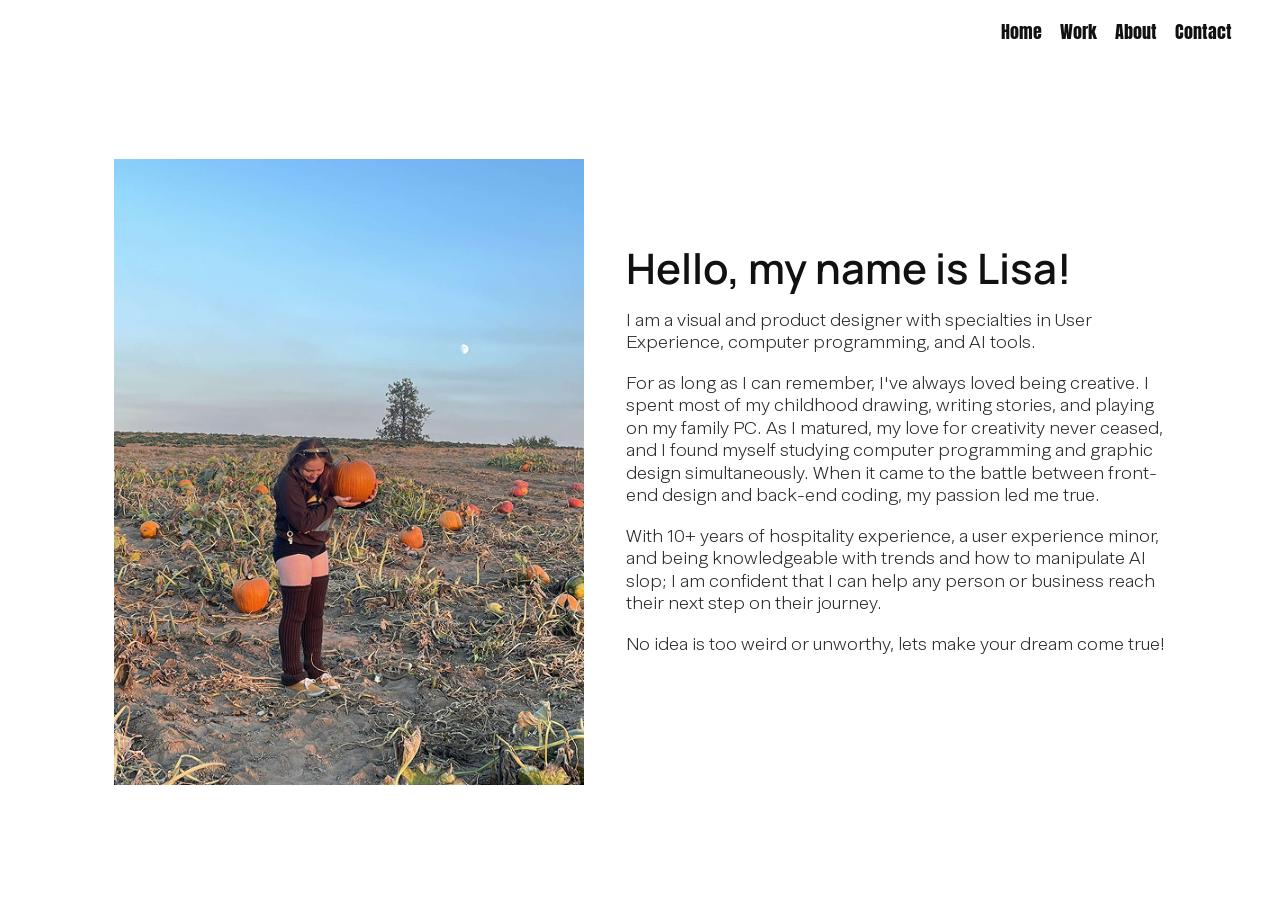
==== about.html @ 2708fc43 "Deploy redesigned portfolio" ====
<!DOCTYPE html>
<html lang="en">
<head>
  <meta charset="utf-8">
  <meta name="viewport" content="width=device-width, initial-scale=1">
  <title>About | Wyrd Fox Designs</title>
  <link rel="stylesheet" href="https://cdnjs.cloudflare.com/ajax/libs/font-awesome/6.4.0/css/all.min.css">
  <link rel="stylesheet" href="styles.css">
  <link href="https://fonts.googleapis.com/css?family=Manrope:400,600&display=swap" rel="stylesheet">
  <link href="https://fonts.googleapis.com/css2?family=Anton&display=swap" rel="stylesheet">
</head>
<body class="about-page">
  <nav class="navbar">
    <div class="navbar-container">
      <a class="navbar-logo" href="index.html">Wyrd Fox Designs</a>
      <button class="navbar-toggle" aria-label="Toggle navigation">
        <i class="fas fa-bars"></i>
      </button>
      <ul class="navbar-links">
        <li><a href="index.html">Home</a></li>
        <li><a href="work.html">Work</a></li>
        <li><a href="about.html">About</a></li>
        <li>
          <a href="mailto:lisa.shepherd.design@gmail.com" title="Email Lisa">
            <i class="fas fa-envelope"></i>
          </a>
        </li>
      </ul>
    </div>
  </nav>

  <main>
    <section id="about" class="section hero landing">
      <div class="landing-nav-variants" aria-hidden="false">
        <a class="landing-nav-item" href="index.html">Home</a>
        <a class="landing-nav-item" href="work.html">Work</a>
        <a class="landing-nav-item" href="about.html">About</a>
        <a class="landing-nav-item" href="#contact">Contact</a>
      </div>

      <div class="container landing-inner">
        <div class="landing-left">
          <img class="landing-left-img" src="assets/pumpkin patch.png" alt="Lisa standing in a pumpkin patch">
        </div>

        <div class="landing-copy">
          <h1 class="intro-heading">Hello, my name is Lisa!</h1>
          <p>I am a visual and product designer with specialties in User Experience, computer programming, and AI tools.</p>
          <p>For as long as I can remember, I've always loved being creative. I spent most of my childhood drawing, writing stories, and playing on my family PC. As I matured, my love for creativity never ceased, and I found myself studying computer programming and graphic design simultaneously. When it came to the battle between front-end design and back-end coding, my passion led me true.</p>
          <p>With 10+ years of hospitality experience, a user experience minor, and being knowledgeable with trends and how to manipulate AI slop; I am confident that I can help any person or business reach their next step on their journey.</p>
          <p>No idea is too weird or unworthy, lets make your dream come true!</p>
        </div>
      </div>
    </section>
  </main>

  <script src="nav.js"></script>
  <script src="javascript/chevron.js"></script>
</body>
</html>
---- styles.css ----
/* Global */
* { box-sizing: border-box; }
html,body { height: 100%; }
body {
  margin: 0;
  font-family: 'Abacaxi', 'Manrope', system-ui, -apple-system, 'Segoe UI', Roboto, 'Helvetica Neue', Arial, sans-serif;
  font-weight: 300; /* slightly heavier than thin */
  background: #000;
  color: #fff;
  text-align: center;
  min-height: 100vh;
  padding-top: 64px; /* room for fixed navbar */
  cursor: url("assets/32w/Artboard%201.png"), auto;
}

@font-face {
  font-family: 'Abacaxi';
  src: url('assets/fonts/abacaxi/Abacaxi Latin VF Thin.otf') format('opentype');
  font-weight: 100 900;
  font-style: normal;
  font-display: swap;
}

/* prevent horizontal overflow and remove side "black bar" */
html, body {
  overflow-x: hidden; /* hide any accidental horizontal overflow */
}

/* ensure all media and iframes can't exceed their containers */
img, video, iframe, .hero-img, .ui-mockup, .Illustration-img, .client-gallery img {
  max-width: 100%;
  height: auto;
  display: block;
}

/* make main layout containers respect viewport */
.container, main, section {
  box-sizing: border-box;
  max-width: 100%;
  overflow-x: hidden;
}

/* if an absolutely positioned element is causing overflow, contain it */
.hero, .section {
  position: relative;
  overflow: hidden;
}

/* Navbar */
.navbar {
  width: 100%;
  background: rgba(34,34,34,0.85);
  color: #fff;
  position: fixed;
  top: 0;
  left: 0;
  z-index: 100;
  box-shadow: 0 2px 12px rgba(0,0,0,0.08);
}

/* Hide navigation (toggle off). Remove or comment this rule to show the nav again. */
.navbar { display: none !important; }

/* When the nav is hidden, remove the page top padding so the hero sits at the top */
body { padding-top: 0 !important; }

.navbar-container {
  max-width: 1200px;
  margin: 0 auto;
  padding: 0 24px;
  display: flex;
  align-items: center;
  height: 64px;
  justify-content: space-between;
  position: relative;
}

.navbar-logo {
  font-weight: 700;
  font-size: 1.1rem;
  letter-spacing: 1px;
  text-decoration: none !important;
  color: inherit !important;
  cursor: pointer;
}

.navbar-logo:hover,
.navbar-logo:focus {
  color: inherit !important;
  text-decoration: none !important;
  outline: none;
}

.navbar-links {
  list-style: none;
  display: flex;
  gap: 28px;
  margin: 0;
  padding: 0;
  align-items: center;
}

.navbar-links a {
  color: #fff;
  text-decoration: none;
  font-weight: 500;
}

.navbar-links a:hover { color: #ffd700; }
.navbar-links a .fa-envelope { font-size: 1.2em; vertical-align: middle; }

/* Hamburger button (hidden on desktop) */
.navbar-toggle {
  display: none;
  background: none;
  border: none;
  color: #fff;
  font-size: 1.8rem;
  cursor: pointer;
}

/* Hero */
.hero {
  min-height: calc(100vh - 64px);
  display: flex;
  flex-direction: column;
  justify-content: center;
  align-items: center;
  padding: 32px 16px;
  position: relative;
}

.hero-img {
  width: 350px;
  max-width: 80%;
  box-shadow: 0 8px 32px rgba(0,0,0,0.6);
  margin-top: 20px;
}

/* Landing layout: two-column hero with image left and text right */
.hero.landing { padding: 32px 0 64px; min-height: 100vh; background: #fff; color: #111; }
.landing-nav-variants { position: absolute; right: 48px; top: 18px; display: flex; gap: 18px; align-items: center; }
.landing-nav-item { font-family: 'Anton', sans-serif; font-size: 18px; color: #111; text-decoration: none; font-weight: 400; transition: color 0.3s ease; }
.landing-nav-item:hover { color: #8ab292; }
.landing-nav-item:active { color: #CB9973; }
/* Override #hero * inherit rule for nav hover and active */
#hero .landing-nav-item:hover { color: #8ab292 !important; }
#hero .landing-nav-item:active { color: #CB9973 !important; }

.landing-inner {
  display: flex;
  align-items: flex-end;
  gap: 48px;
  padding: 36px 0;
}
.landing-left { flex: 0 0 440px; }
.landing-left-img { width: 440px; height: auto; display: block; border-radius: 6px; box-shadow: 0 8px 24px rgba(0,0,0,0.06); }
.landing-copy {
  flex: 1 1 480px;
  max-width: 420px;
  text-align: left;
}
.intro-heading {
  font-family: 'Anton', sans-serif;
  font-size: 72px;
  line-height: 0.95;
  margin: 0 0 10px;
  color: #111;
  letter-spacing: -1px;
  font-weight: 400;
}
.intro-heading .intro-name { color: #6aa36a; display: inline-block; }
.intro-heading .dot { color: #111; display: inline-block; margin-left: 4px; }
.lead { font-size: 20px; margin: 6px 0 14px; color: #222; }
.landing-copy p {
  margin: 8px 0;
  font-family: 'Abacaxi', 'Manrope', system-ui, -apple-system, 'Segoe UI', Roboto, 'Helvetica Neue', Arial, sans-serif;
  font-size: 18px;
  line-height: 1.45;
  color: #111;
}
.landing-copy a { color: #6aa36a; text-decoration: none; font-weight: 600; }

.about-page .hero.landing { background: #fff; padding: 24px 0 48px; }
.about-page .landing-inner {
  align-items: flex-start;
  justify-content: center;
  gap: 42px;
  padding: 92px 20px 24px;
  max-width: 1240px;
  margin: 0 auto;
}
.about-page .landing-left { flex: 0 0 470px; }
.about-page .landing-left-img {
  width: 470px;
  max-width: 100%;
  height: auto;
  display: block;
  border-radius: 0;
  box-shadow: none;
}
.about-page .landing-copy {
  flex: 0 0 540px;
  max-width: 540px;
  padding-top: 86px;
}
.about-page .intro-heading {
  font-family: 'Manrope', sans-serif;
  font-size: 42px;
  line-height: 1.1;
  margin: 0 0 18px;
  letter-spacing: 0;
  font-weight: 600;
}
.about-page .lead { display: none; }
.about-page .landing-copy p {
  margin: 0 0 18px;
  font-size: 18px;
  line-height: 1.25;
  color: #2a2a2a;
  text-wrap: pretty;
}
.about-page .landing-copy a { color: inherit; text-decoration: none; font-weight: 400; }

@media (max-width: 1100px) {
  .landing-inner { gap: 28px; padding-top: 84px; }
  .landing-left { flex: 0 0 34%; }
  .landing-left-img { width: 100%; max-width: 380px; }
  .intro-heading { font-size: 40px; }
  .landing-copy p { font-size: 18px; }

  .about-page .landing-left { flex: 0 0 40%; }
  .about-page .landing-left-img { width: 100%; max-width: 440px; }
  .about-page .landing-copy { flex: 1 1 52%; max-width: 600px; padding-top: 26px; }
  .about-page .intro-heading { font-size: 36px; }
}

@media (max-width: 700px) {
  .landing-inner { flex-direction: column; align-items: center; padding-top: 96px; }
  .landing-left { width: 90vw; max-width: 420px; }
  .landing-left-img { width: 100%; }
  .landing-nav-variants { right: 12px; top: 14px; }
  .landing-copy { text-align: center; padding: 0 18px; }
  .intro-heading { font-size: 28px; }
  .landing-copy p { font-size: 16px; }

  .about-page .landing-left { width: 92vw; max-width: 470px; }
  .about-page .landing-copy { text-align: left; padding: 0 10px; max-width: 92vw; }
  .about-page .intro-heading { font-size: 30px; }
  .about-page .landing-copy p { font-size: 18px; }
}

h1 { font-family: 'Anton', sans-serif; font-size: 100px; margin: 8px 0 4px; letter-spacing: 2px; }
h2 { font-family: 'Anton', sans-serif; font-size: 20px; margin: 0 0 12px; }
p { font-size: 0.95rem; color: #555; }
p.teal { color: #8ab292; }
/* Ensure teal class inside the hero overrides the #hero * inheritance rule */
#hero .teal { color: #8ab292; }

/* Galleries and media */
.ui-gallery { width: 100%; background: #000; padding: 40px 0; }
.ui-gallery h2 { color:#fff; font-size:1.4rem; margin-bottom:28px; }
.ui-gallery-row { display:flex; justify-content:center; gap:12px; flex-wrap:nowrap; padding:0; margin:0; }
.ui-mockup { flex: 1 1 auto; min-width: 150px; max-width: 100%; border-radius:32px; box-shadow:0 4px 32px rgba(0,0,0,0.4); background:#222; transition: transform 0.6s ease-out; margin:0; padding:0; }
.ui-mockup.spin { animation: spinImage 0.8s ease-out forwards; }

@keyframes spinImage {
  0% { transform: rotateZ(0deg) scale(1); }
  50% { transform: rotateZ(180deg) scale(1.05); }
  100% { transform: rotateZ(360deg) scale(1); }
}

.Illustration-gallery { display:flex; justify-content:center; gap:24px; flex-wrap:wrap; padding:0 12px; }
.Illustration-img, .Illustration-video, .Illustration-video-large { width:350px; height:350px; max-width:90vw; object-fit:cover; border-radius:8px; }
.Illustration-gallery-large { display:flex; justify-content:center; margin-top:24px; }

.client-gallery-img {
  width: auto;
  max-width: 90vw;
  height: auto;
  display:block;
  margin: 0 auto;
}

/* Responsive Figma prototype embeds */
.figma-prototype { width:100%; display:flex; justify-content:center; margin-bottom:20px; padding:0 12px; }
.figma-prototype iframe {
  width: 90vw;
  max-width: 900px;
  height: 56.25vw; /* 16:9 ratio by vw */
  max-height: 600px;
  border: 1px solid rgba(0,0,0,0.08);
}

/* Mobile / small screens */
@media (max-width: 700px) {
  .navbar-toggle { display: block; position: absolute; top: 14px; right: 18px; z-index: 210; }

  /* Use collapsible menu with max-height to avoid covering everything */
  .navbar-links {
    flex-direction: column;
    gap: 8px;
    width: 100%;
    padding: 12px 16px;
    margin: 0;
    display: flex;
    position: absolute;
    top: 64px;
    left: 0;
    background: rgba(34,34,34,0.98);
    box-shadow: 0 6px 20px rgba(0,0,0,0.15);
    overflow: auto;
    max-height: 0;
    transition: max-height 260ms ease;
    z-index: 205;
  }
  .navbar-links.open { max-height: 70vh; } /* not full screen, allows page to be seen below */
  .navbar-links li { width:100%; text-align:left; }
  .navbar-links a { display:block; padding:8px 0; font-size:1rem; }

  /* Hero sizing */
  .hero-img { width: 90vw; max-width:220px; margin-top:12px; }
  h1 { font-size: 1.5rem; margin:6px 0 6px; }
  h2 { font-size: 1rem; margin-bottom:8px; }
  p { font-size: 0.95rem; padding: 0 4vw; }

  /* Galleries stack vertically */
  .ui-gallery-row, .Illustration-gallery { flex-direction:column; align-items:center; gap:18px; }
  .ui-mockup, .Illustration-img, .Illustration-video, .Illustration-video-large { width:90vw; height:90vw; max-width:360px; max-height:360px; }
  .client-gallery-img { width:72vw; max-width:260px; }

  /* Ensure prototypes scale nicely on phones (16:9 via vw) */
  .figma-prototype iframe { height: calc(90vw * 9 / 16); max-height: 420px; width: 90vw; }
}

/* Desktop override for large embeds */
@media (min-width: 700px) {
  .figma-prototype iframe { width: 800px; height: 450px; }
}

/* nav / dropdown helpers */
:root {
  --nav-height: 64px; /* adjust if navbar height differs */
  --nav-offset: calc(var(--nav-height) + 12px);
}

/* ensure anchors land below fixed nav */
section[id] {
  scroll-margin-top: var(--nav-offset);
}

/* dropdown styles (used by virtual-companion page) */
.navbar-links { list-style: none; margin: 0; padding: 0; display: flex; gap: 12px; align-items: center; }
.navbar-links li { position: relative; }
.nav-dropdown .dropbtn {
  background: transparent;
  border: 0;
  color: inherit;
  font: inherit;
  cursor: pointer;
  padding: 6px 8px;
}
.dropdown-menu {
  display: none;
  position: absolute;
  top: calc(100% + 6px);
  left: 0;
  background: #fff;
  color: #222;
  box-shadow: 0 6px 18px rgba(0,0,0,0.12);
  border-radius: 6px;
  min-width: 180px;
  z-index: 120;
  padding: 6px 0;
}
.dropdown-menu li { margin: 0; }
.dropdown-menu a {
  display: block;
  padding: 8px 12px;
  color: inherit;
  text-decoration: none;
}
.dropdown-menu a:hover { background: rgba(0,0,0,0.05); }

/* optional: smooth scroll behavior for the whole page */
html { scroll-behavior: smooth; }

.container {
  max-width: 1100px;
  margin: 0 auto;
  padding: 0 16px;
  text-align: left;
}

.grid {
  display: grid;
  grid-template-columns: repeat(auto-fit, minmax(260px, 1fr));
  gap: 20px;
  align-items: start;
}

/* tighten prototype caption */
.figma-prototype figcaption {
  margin-top: 8px;
  text-align: center;
  font-size: 0.95rem;
}
.figma-prototype figcaption a { color: #333; text-decoration: underline; }

/* Remove dark frames/backgrounds around UI images and their containers */
.ui-gallery, .ui-gallery .container,
.grid.ui-gallery-row, .ui-gallery-row,
.ui-gallery .ui-mockup, .ui-gallery img,
.client-gallery, .client-gallery img,
.Illustration-gallery, .Illustration-img {
  background: transparent !important;
  background-color: transparent !important;
  box-shadow: none !important;
  border: none !important;
  padding: 0 !important;
}

/* Ensure images themselves display without extra styling */
.ui-gallery img,
.client-gallery img,
.Illustration-img,
.ui-mockup img {
  display: block;
  background: transparent !important;
  box-shadow: none !important;
  border: none !important;
}

/* If a wrapper element is adding a background via pseudo-elements */
.ui-gallery .ui-mockup::before,
.ui-gallery .ui-mockup::after,
.client-gallery::before,
.client-gallery::after {
  background: transparent !important;
  content: none !important;
}

/* Make all pages/sections dark except the first (hero) */
body {
  background: #000;
  color: #fff;
}

/* default section styling: dark background with light text */
section {
  background: #000;
  color: #fff;
}

/* keep the first page (hero) light */
#hero, .hero {
  background: #fff;    /* or use an image as before */
  color: #111;         /* dark text for hero */
}

/* ensure in-page anchors still respect hero override */
#hero * { color: inherit; }

/* images and galleries keep transparent background so files show correctly */
.section img,
.ui-gallery img,
.Illustration-img,
.client-gallery img {
  background: transparent !important;
  box-shadow: none !important;
}

/* links contrast on dark sections */
section a {
  color: #9dd3ff;
  text-decoration: underline;
}
#hero a { color: inherit; text-decoration: none; }

#clients,
section#clients {
  background: #ffffff !important;
  color: #111111 !important;
}

#clients a {
  color: #0066cc;
  text-decoration: underline;
}

#clients img {
  background: transparent !important;
  box-shadow: none !important;
}

/* scroll chevron in hero */
.scroll-down {
  position: absolute;
  left: 50%;
  transform: translateX(-50%);
  bottom: 28px;
  display: inline-flex;
  align-items: center;
  justify-content: center;
  text-decoration: none;
  z-index: 120;
  color: inherit;
}

/* large chevron without tail, fade/blink animation */
.chevron-icon {
  display: block;
  width: 72px;
  height: 72px;
  line-height: 1;
  color: inherit;
  animation: chevronFade 2s ease-in-out infinite;
  will-change: opacity, transform;
  -webkit-backface-visibility: hidden;
}

/* fade / slight move / subtle scale */
@keyframes chevronFade {
  0%   { opacity: 1; transform: translateY(0) scale(1); }
  50%  { opacity: 0.15; transform: translateY(6px) scale(1.03); }
  100% { opacity: 1; transform: translateY(0) scale(1); }
}

/* respect reduced motion preference */
@media (prefers-reduced-motion: reduce) {
  .chevron-icon { animation: none; opacity: 1; }
}

.ui-gallery .container {
  display: flex;
}

.grid.ui-gallery-row,
.ui-gallery-row {
  display: flex;
  flex-wrap: nowrap;
  justify-content: center;
  align-items: center;
  gap: 12px;
  max-width: 100%;
  margin: 0 auto;
  padding: 0;
  box-sizing: border-box;
}

.ui-gallery-row img,
.ui-gallery .ui-mockup {
  /* Larger, tighter gallery items on desktop */
  flex: 0 0 340px;
  min-width: 220px;
  max-width: 100%;
  width: 340px;
  height: auto;
  display: block;
  margin: 0;
  object-fit: contain;
}

/* Reveal animation: start hidden, reveal with stagger */
.ui-mockup {
  opacity: 0;
  transform: translateY(18px) scale(0.98);
  transition: opacity 520ms cubic-bezier(.2,.8,.2,1), transform 520ms cubic-bezier(.2,.8,.2,1);
}
.ui-gallery-row .ui-mockup:nth-child(1) { transition-delay: 0ms; }
.ui-gallery-row .ui-mockup:nth-child(2) { transition-delay: 120ms; }
.ui-gallery-row .ui-mockup:nth-child(3) { transition-delay: 240ms; }
.ui-mockup.visible {
  opacity: 1;
  transform: translateY(0) scale(1);
}

/* small screens: allow horizontal scroll rather than wrapping */
@media (max-width: 760px) {
  .grid.ui-gallery-row,
  .ui-gallery-row {
    overflow-x: auto;
    gap: 16px;
    padding: 0 12px;
  }
  .ui-gallery-row img,
  .ui-gallery .ui-mockup {
    flex: 0 0 280px;
    max-width: none;
  }
}

/* Responsive: stack on small screens */
@media (max-width: 800px) {
  .grid.ui-gallery-row,
  .ui-gallery-row {
    flex-direction: column;
    gap: 16px;
    align-items: center;
    max-width: 100%;
    padding: 0 12px;
  }
  .ui-gallery-row img,
  .ui-gallery .ui-mockup {
    flex: 0 0 auto;
    max-width: 92%;
  }
}

/* Responsive / Mobile optimizations */
:root {
  --nav-height: 64px;
}

/* base scaling for small viewports */
@media (max-width: 900px) {
  :root { --nav-height: 56px; }

  /* typography */
  html { font-size: 15px; }
  h1 { font-size: clamp(1.6rem, 6.5vw, 2.2rem); }
  h2 { font-size: clamp(1.1rem, 4.2vw, 1.4rem); }

  /* hero */
  .hero { padding: 28px 12px; }
  .hero-img { max-height: 38vh; width: auto; margin: 0 auto; display:block; }

  /* section containers tighten padding */
  .container { padding-left: 12px; padding-right: 12px; }

  /* UI gallery: keep single row but smaller items and tighter gaps */
  .grid.ui-gallery-row,
  .ui-gallery-row {
    gap: 0;
    padding: 0;
    max-width: 100%;
    justify-content: center;
  }
  .ui-gallery-row img,
  .ui-gallery .ui-mockup {
    flex: 0 0 42%;
    max-width: 42%;
  }

  /* On very small screens, make row swipeable and slightly larger items */
  @media (max-width: 420px) {
    .ui-gallery-row img,
    .ui-gallery .ui-mockup {
      flex: 0 0 80%;
      max-width: 80%;
    }
    .grid.ui-gallery-row,
    .ui-gallery-row { overflow-x: auto; -webkit-overflow-scrolling: touch; }
    .hero-img { max-height: 32vh; }
  }

  /* Illustration and clients images scale down uniformly */
  .Illustration-img,
  .client-gallery img {
    max-width: 92%;
    margin: 0 auto;
  }
}

/* Accessibility: prefer reduced motion still honored */
@media (prefers-reduced-motion: reduce) {
  .chevron-icon { animation: none !important; opacity:1 !important; transform:none !important; }
  html { scroll-behavior: auto; }
}

/* Work Page */
.work-hero { min-height: 100vh; background: #fff; color: #111; padding: 48px 24px; display: flex; flex-direction: column; justify-content: space-around; align-items: center; position: relative; }
.work-nav-top { position: absolute; right: 48px; top: 18px; display: flex; gap: 18px; align-items: center; }
.work-nav-item { font-family: 'Anton', sans-serif; font-size: 18px; color: #111; text-decoration: none; font-weight: 400; transition: color 0.3s ease; }
.work-nav-item:hover { color: #8ab292; }
.work-nav-item:active { color: #CB9973; }

.work-categories { display: flex; flex-wrap: wrap; justify-content: center; gap: 32px; max-width: 1000px; }
.category-btn { font-family: 'Anton', sans-serif; font-size: 20px; color: #111; text-decoration: none; font-weight: 400; transition: color 0.3s ease; cursor: pointer; }
.category-btn:hover { color: #8ab292; }
.category-btn:active { color: #CB9973; }

@media (max-width: 900px) {
  .work-nav-top { right: 18px; top: 14px; gap: 12px; }
  .work-categories { gap: 24px; }
  .category-btn { font-size: 18px; }
}

@media (max-width: 600px) {
  .work-hero { padding: 36px 16px; }
  .work-nav-top { right: 12px; top: 12px; }
  .work-categories { gap: 18px; flex-direction: column; align-items: center; }
  .category-btn { font-size: 16px; }
}

/* Category Page */
.category-page { min-height: 100vh; background: #fff; color: #111; padding: 20px; position: relative; }
.category-nav-top { position: absolute; right: 20px; top: 20px; display: flex; gap: 20px; align-items: center; }
.category-nav-item { font-family: 'Anton', sans-serif; font-size: 18px; color: #111; text-decoration: none; font-weight: 400; transition: color 0.3s ease; }
.category-nav-item:hover { color: #8ab292; }
.category-nav-item:active { color: #CB9973; }

.category-header { text-align: left; margin: 20px 0 20px 33px; max-width: 1200px; padding: 0 20px 0 0; }
.category-title { font-family: 'Anton', sans-serif; font-size: 24px; color: #111; margin: 0; }
.category-subtitle { font-size: 14px; color: #666; margin: 12px 0 0; }

.category-content { max-width: 1200px; margin: 0 auto; padding: 20px; }

.category-topbar { padding: 20px 0 0; display: flex; justify-content: flex-end; }
.category-topbar-nav { display: flex; gap: 20px; font-family: 'Anton', sans-serif; font-size: 0.95rem; text-transform: uppercase; }
.category-topbar-nav a { text-decoration: none; color: #111; letter-spacing: 0.08em; }
.category-topbar-nav a:hover { color: #8ab292; }

.illustrations-grid {
  display: grid;
  grid-template-columns: repeat(auto-fit, minmax(314px, 314px));
  column-gap: 20px;
  row-gap: 20px;
  justify-content: center;
  grid-auto-rows: auto;
}

.illustration-card {
  border: 1px solid #e0e0e0;
  border-radius: 8px;
  overflow: hidden;
  background: transparent;
  max-width: 314px;
  min-height: 314px;
  aspect-ratio: 1 / 1;
  display: flex;
  align-items: center;
  justify-content: center;
}

.illustration-card.tall {
  grid-row: span 2;
  min-height: 648px;
  aspect-ratio: auto;
}

.illustration-card img {
  max-width: 100%;
  max-height: 100%;
  object-fit: contain;
  object-position: center;
  display: block;
}

.illustration-card video {
  width: 100%;
  height: 100%;
  object-fit: cover;
  display: block;
}

.video-card video { background: #000; }

.branding-page .category-page {
  background: #fff;
}

.ewu-page .category-page {
  background: #fff;
}

/* ── UX-UI Page ─────────────────────────────────── */
.ux-ui-page .category-page {
  background: #fff;
}

.ux-ui-content {
  max-width: 1100px;
  padding: 0 32px 60px;
  text-align: left;
}

.ux-ui-page-title {
  font-family: 'Anton', sans-serif;
  font-size: 1.1rem;
  font-weight: 400;
  color: #111;
  margin: 0 0 40px;
  letter-spacing: 0.02em;
}

.ux-project-row {
  display: grid;
  grid-template-columns: 1fr 1fr;
  align-items: center;
  gap: 40px 60px;
  padding: 60px 0;
  border-top: 1px solid #e5e5e5;
}

.ux-project-row.img-left {
  direction: ltr;
}

.ux-project-row.img-right .ux-project-copy {
  order: 1;
}

.ux-project-row.img-right .ux-project-media {
  order: 2;
}

.ux-project-copy {
  max-width: 380px;
}

.ux-project-copy-centered {
  text-align: center;
}

.ux-project-copy-centered .ux-prototype-btn {
  margin: 0 auto;
}

.ux-project-title {
  font-family: 'Abacaxi', 'Manrope', system-ui, sans-serif;
  font-size: 1rem;
  font-weight: 600;
  color: #111;
  margin: 0 0 12px;
}

.ux-project-desc {
  font-family: 'Abacaxi', 'Manrope', system-ui, sans-serif;
  font-size: 0.9rem;
  line-height: 1.6;
  color: #333;
  margin: 0 0 24px;
}

.ux-prototype-btn {
  display: inline-block;
  padding: 10px 28px;
  background: #111;
  color: #fff;
  font-family: 'Abacaxi', 'Manrope', system-ui, sans-serif;
  font-size: 0.85rem;
  font-weight: 600;
  border-radius: 4px;
  text-decoration: none;
  transition: background 0.2s;
}

.ux-prototype-btn:hover {
  background: #8AB292;
}

.ux-project-media {
  display: flex;
  justify-content: center;
  align-items: center;
  overflow: hidden;
}

.ux-project-media-snickers {
  overflow: visible;
}

.ux-project-media-layer {
  overflow: visible;
}

.ux-project-media img {
  display: block;
}

.ux-media-duo {
  gap: 16px;
}

.ux-media-duo img {
  object-fit: contain;
}

.ux-snickers-stack {
  position: relative;
  width: 390px;
  height: 460px;
  flex-shrink: 0;
}

.ux-snickers-bg {
  position: absolute;
  bottom: -8px;
  right: 8px;
  height: 430px;
  width: auto;
  max-width: none;
  object-fit: contain;
  z-index: 0;
}

.ux-snickers-front {
  position: absolute;
  bottom: -54px;
  left: -18px;
  height: 430px;
  width: auto;
  max-width: none;
  object-fit: contain;
  z-index: 1;
}

.ux-layer-stack {
  position: relative;
  width: 390px;
  height: 460px;
  flex-shrink: 0;
}

.ux-layer-bg {
  position: absolute;
  bottom: -8px;
  left: 8px;
  height: 430px;
  width: auto;
  max-width: none;
  object-fit: contain;
  z-index: 0;
}

.ux-layer-front {
  position: absolute;
  bottom: -54px;
  right: -18px;
  height: 430px;
  width: auto;
  max-width: none;
  object-fit: contain;
  z-index: 1;
}

.ux-quietbook-image {
  height: 430px;
  width: auto;
  max-width: none;
  object-fit: contain;
}

.ux-trek-image {
  height: 430px;
  width: auto;
  max-width: none;
  object-fit: contain;
}

@media (max-width: 720px) {
  .ux-project-row {
    grid-template-columns: 1fr;
    gap: 24px;
  }
  .ux-project-row.img-right .ux-project-copy,
  .ux-project-row.img-right .ux-project-media {
    order: unset;
  }
  .ux-project-copy {
    max-width: 100%;
  }
}

/* ── KNRD Page ──────────────────────────────────── */
.knrd-page .category-page {
  background: #fff;
  padding-bottom: 0;
}

.knrd-page .category-page section {
  background: transparent;
  color: inherit;
}

.knrd-page .category-topbar {
  padding: 14px 28px 0;
}

.knrd-page .category-topbar-nav {
  gap: 24px;
  font-family: 'Anton', sans-serif;
  font-size: 0.92rem;
  text-transform: none;
}

.knrd-content {
  max-width: 1120px;
  padding-top: 20px;
  padding-left: 18px;
  padding-right: 18px;
  padding-bottom: 0;
  text-align: left;
}

.knrd-hero-wrap {
  display: flex;
  justify-content: center;
  margin-bottom: 30px;
}

.knrd-hero-image {
  width: 100%;
  max-width: 1020px;
  height: auto;
  display: block;
}

.knrd-intro-grid {
  max-width: 980px;
  margin: 0 auto 42px;
}

.knrd-copy-block {
  max-width: 780px;
  margin: 0 auto 34px;
}

.knrd-section-title {
  font-family: 'Abacaxi', 'Manrope', system-ui, -apple-system, 'Segoe UI', Roboto, 'Helvetica Neue', Arial, sans-serif;
  font-size: 21px;
  line-height: 1.25;
  color: #111;
  margin: 0 0 16px;
  font-weight: 600;
}

.knrd-copy-block p,
.knrd-process-copy p,
.knrd-style-copy p {
  margin: 0 0 16px;
  font-family: 'Abacaxi', 'Manrope', system-ui, -apple-system, 'Segoe UI', Roboto, 'Helvetica Neue', Arial, sans-serif;
  font-size: 15px;
  line-height: 1.22;
  color: #333;
}

.knrd-copy-block a {
  color: #111;
  font-weight: 700;
  text-decoration: underline;
}

.knrd-logo-comparison {
  display: grid;
  grid-template-columns: minmax(0, 0.92fr) auto minmax(0, 1.08fr);
  align-items: center;
  gap: 20px;
  max-width: 880px;
  margin: 0 auto;
}

.knrd-comparison-image {
  width: 100%;
  height: auto;
  display: block;
}

.knrd-divider-image {
  width: 187px;
  height: 187px;
  object-fit: contain;
  display: block;
}

.knrd-assets-grid {
  display: grid;
  grid-template-columns: minmax(0, 0.46fr) minmax(0, 0.54fr);
  gap: 30px;
  align-items: start;
  max-width: 980px;
  margin: 40px auto 22px;
}

.knrd-assets-copy {
  max-width: 360px;
}

.knrd-cmyk-image,
.knrd-mockup-image {
  width: 100%;
  height: auto;
  display: block;
}

.knrd-cmyk-image {
  margin-top: 20px;
  max-width: 340px;
}

.knrd-mockup-wrap {
  width: 100%;
}

.knrd-process-grid,
.knrd-bottom-grid {
  display: grid;
  grid-template-columns: minmax(0, 0.95fr) minmax(0, 1.05fr);
  gap: 34px 58px;
  align-items: center;
}

.knrd-process-grid {
  max-width: 920px;
  margin: 0 auto 44px;
}

.knrd-style-grid {
  display: grid;
  grid-template-columns: minmax(0, 1fr) minmax(0, 1fr);
  gap: 28px 40px;
  align-items: center;
  max-width: 920px;
  margin: 0 auto 22px;
}

.knrd-process-left {
  display: grid;
  gap: 16px;
}

.knrd-process-right {
  display: grid;
  gap: 26px;
  align-items: start;
}

.knrd-process-copy {
  max-width: 390px;
}

.knrd-style-copy {
  padding: 4px 0 0;
  max-width: 410px;
}

.knrd-style-assets {
  display: grid;
  grid-template-columns: repeat(2, minmax(0, 1fr));
  gap: 14px;
  align-content: start;
}

.knrd-style-image-wide {
  grid-column: 1 / -1;
}

.knrd-process-image,
.knrd-style-image,
.knrd-bottom-image {
  width: 100%;
  height: auto;
  display: block;
}

.knrd-bottom-grid {
  margin-bottom: 0;
  grid-template-columns: minmax(0, 0.95fr) minmax(0, 1.05fr);
}

.knrd-variations-image {
  max-width: 520px;
}

.knrd-palette-band-wrap {
  width: 100vw;
  margin-top: 22px;
  margin-bottom: 0;
  margin-left: calc(50% - 50vw);
}

.knrd-palette-band {
  width: 100%;
  height: auto;
  display: block;
}

@media (max-width: 900px) {
  .knrd-page .category-topbar {
    padding: 10px 14px 0;
  }

  .knrd-page .category-topbar-nav {
    gap: 14px;
    font-size: 0.84rem;
  }

  .knrd-content {
    padding-top: 18px;
    padding-left: 12px;
    padding-right: 12px;
  }

  .knrd-intro-grid,
  .knrd-process-grid,
  .knrd-style-grid,
  .knrd-bottom-grid,
  .knrd-assets-grid {
    grid-template-columns: 1fr;
  }
  .knrd-logo-comparison {
    grid-template-columns: 1fr;
    justify-items: center;
  }
  .knrd-divider-image {
    width: 187px;
    height: 187px;
  }
  .knrd-process-copy,
  .knrd-style-copy {
    padding: 0;
    max-width: 100%;
  }

  .knrd-assets-copy {
    max-width: 100%;
  }

  .knrd-cmyk-image {
    max-width: 280px;
  }

  .knrd-palette-band-wrap {
    margin-top: 16px;
  }
}

@media (max-width: 600px) {
  .knrd-copy-block p,
  .knrd-process-copy p,
  .knrd-style-copy p,
  .knrd-section-title {
    font-size: 16px;
  }
  .knrd-divider-image {
    width: 187px;
    height: 187px;
  }
}

.ewu-page .category-page section {
  background: transparent;
  color: inherit;
}

.ewu-content {
  max-width: 1280px;
  padding-top: 66px;
  text-align: left;
}

.ewu-hero-wrap {
  display: flex;
  justify-content: center;
  margin-bottom: 42px;
}

.ewu-hero-image {
  width: 100%;
  max-width: 1120px;
  height: auto;
  display: block;
  background: #fff;
}

.ewu-intro-grid {
  max-width: 860px;
  margin: 0 auto 90px;
}

.ewu-copy-block {
  margin-bottom: 34px;
  text-align: left;
}

.ewu-section-title {
  font-family: 'Abacaxi', 'Manrope', system-ui, -apple-system, 'Segoe UI', Roboto, 'Helvetica Neue', Arial, sans-serif;
  font-size: 18px;
  line-height: 1.25;
  color: #111;
  margin: 0 0 18px;
  font-weight: 600;
}

.ewu-copy-block .ewu-section-title {
  text-align: center;
}

.ewu-copy-block p,
.ewu-process-copy p {
  margin: 0 0 18px;
  font-family: 'Abacaxi', 'Manrope', system-ui, -apple-system, 'Segoe UI', Roboto, 'Helvetica Neue', Arial, sans-serif;
  font-size: 18px;
  line-height: 1.25;
  color: #333;
}

.ewu-support-grid {
  display: grid;
  grid-template-columns: minmax(0, 1fr) minmax(0, 0.62fr);
  gap: 46px;
  align-items: center;
  max-width: 760px;
  margin: 0 auto;
}

.ewu-support-card {
  background: #fff;
  display: flex;
  align-items: center;
  justify-content: center;
}

.ewu-support-image,
.ewu-process-image {
  width: 100%;
  height: auto;
  display: block;
  background: transparent;
}

.ewu-process-section {
  max-width: 1160px;
  margin: 0 auto;
}

.ewu-process-title {
  margin: 0 0 46px;
}

.ewu-process-grid {
  display: grid;
  grid-template-columns: repeat(2, minmax(0, 1fr));
  gap: 22px 44px;
  align-items: start;
}

.ewu-process-copy {
  align-self: center;
  justify-self: center;
  max-width: 360px;
  padding-top: 0;
  text-align: left;
}

.ewu-process-subtitle {
  margin: 0 0 14px;
  font-family: 'Abacaxi', 'Manrope', system-ui, -apple-system, 'Segoe UI', Roboto, 'Helvetica Neue', Arial, sans-serif;
  font-size: 18px;
  line-height: 1.25;
  color: #111;
  font-weight: 600;
}

@media (max-width: 900px) {
  .ewu-content { padding-top: 48px; }
  .ewu-intro-grid { margin-bottom: 64px; }
  .ewu-support-grid,
  .ewu-process-grid {
    grid-template-columns: 1fr;
    gap: 24px;
  }
  .ewu-process-copy {
    padding-top: 0;
  }
}

@media (max-width: 600px) {
  .ewu-content { padding-top: 36px; }
  .ewu-copy-block p,
  .ewu-process-copy p,
  .ewu-section-title,
  .ewu-process-subtitle {
    font-size: 16px;
  }
}

.branding-page .category-content {
  max-width: 1300px;
  padding-top: 32px;
}

.branding-page .category-header {
  display: none;
}

.branding-section-title {
  font-family: 'Anton', sans-serif;
  font-size: 64px;
  color: #111;
  margin: 0 0 34px;
  text-align: left;
  font-weight: 400;
}

.branding-primary-title {
  font-size: 24px;
  letter-spacing: 0;
}

.branding-more-subtitle {
  font-family: 'Anton', sans-serif;
  font-size: 0.95rem;
  color: #111;
  margin-bottom: 12px;
  text-decoration: none;
  transition: color 0.3s ease;
  cursor: pointer;
}

.branding-more-subtitle:hover {
  color: #8ab292;
}

.branding-more-subtitle:active {
  color: #CB9973;
}

.branding-section-center {
  text-align: center;
}

.logos-row {
  display: flex;
  align-items: center;
  justify-content: center;
  gap: 66px;
  margin: 0 0 110px;
}

.logo-item {
  display: block;
  width: auto;
  height: auto;
  max-width: 100%;
}

.logo-dream-note { max-height: 62px; }
.logo-spokane { max-height: 170px; }
.logo-jumpin { max-height: 195px; }

.branding-feature-wrap {
  display: flex;
  justify-content: center;
  margin: 0 0 24px;
}

.branding-feature-wrap + .branding-more-subtitle {
  margin-top: 4px;
}

.branding-more-subtitle + .branding-feature-wrap {
  margin-top: 58px;
}

.branding-feature {
  width: 100%;
  max-width: 960px;
  height: auto;
  display: block;
}

.branding-feature-more {
  max-width: 1000px;
  border: 0;
}

.branding-page .branding-section-center:last-child {
  margin-top: 0;
  margin-bottom: 0;
}

@media (max-width: 900px) {
  .branding-section-title { font-size: 48px; }
  .branding-more-subtitle { font-size: 0.95rem; }
  .logos-row {
    flex-wrap: wrap;
    gap: 28px;
    margin-bottom: 70px;
  }
  .logo-dream-note { max-height: 52px; }
  .logo-spokane { max-height: 132px; }
  .logo-jumpin { max-height: 148px; }
}

@media (max-width: 600px) {
  .branding-page .category-content { padding-top: 18px; }
  .branding-section-title {
    font-size: 32px;
    margin-bottom: 22px;
  }
  .branding-primary-title { font-size: 24px; }
  .branding-more-subtitle { font-size: 0.95rem; }
  .logos-row {
    justify-content: flex-start;
    gap: 20px;
    margin-bottom: 48px;
  }
}

@media (max-width: 900px) {
  .category-nav-top { right: 20px; top: 20px; gap: 20px; }
  .category-title { font-size: 48px; }
}

@media (max-width: 600px) {
  .category-page { padding: 20px; }
  .category-nav-top { right: 20px; top: 20px; }
  .category-title { font-size: 32px; }
}
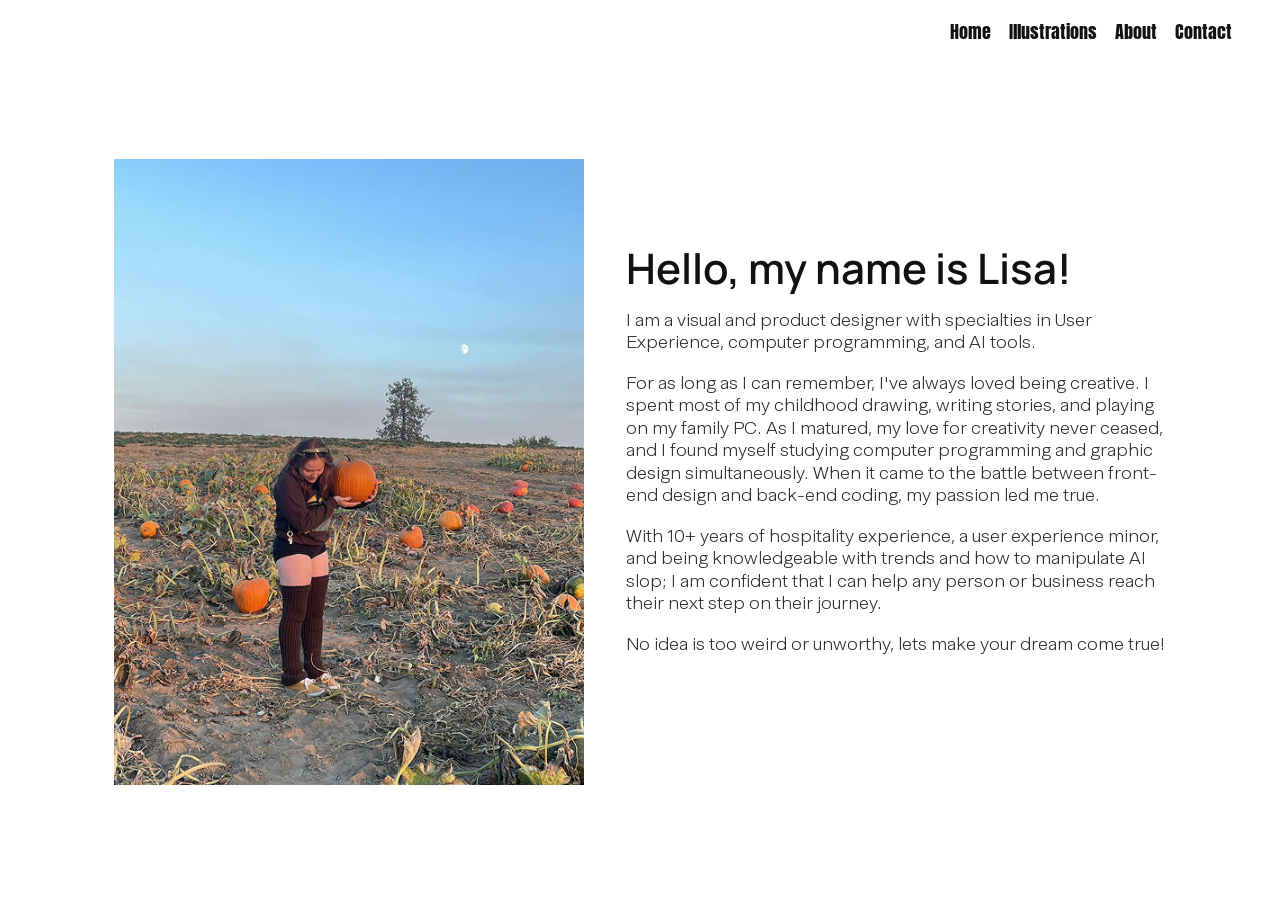
==== commit 698b3cf1: "Add new assets for landing page: sharpobjectsfull.pdf and titlecredits.mp4" ====
--- a/about.html
+++ b/about.html
@@ -4,6 +4,7 @@
   <meta charset="utf-8">
   <meta name="viewport" content="width=device-width, initial-scale=1">
   <title>About | Wyrd Fox Designs</title>
+  <link rel="icon" type="image/png" href="assets/32w/Artboard%201.png">
   <link rel="stylesheet" href="https://cdnjs.cloudflare.com/ajax/libs/font-awesome/6.4.0/css/all.min.css">
   <link rel="stylesheet" href="styles.css">
   <link href="https://fonts.googleapis.com/css?family=Manrope:400,600&display=swap" rel="stylesheet">
@@ -18,7 +19,7 @@
       </button>
       <ul class="navbar-links">
         <li><a href="index.html">Home</a></li>
-        <li><a href="work.html">Work</a></li>
+        <li><a href="illustrations-and-motion.html">Illustrations</a></li>
         <li><a href="about.html">About</a></li>
         <li>
           <a href="mailto:lisa.shepherd.design@gmail.com" title="Email Lisa">
@@ -33,9 +34,9 @@
     <section id="about" class="section hero landing">
       <div class="landing-nav-variants" aria-hidden="false">
         <a class="landing-nav-item" href="index.html">Home</a>
-        <a class="landing-nav-item" href="work.html">Work</a>
+        <a class="landing-nav-item" href="illustrations-and-motion.html">Illustrations</a>
         <a class="landing-nav-item" href="about.html">About</a>
-        <a class="landing-nav-item" href="#contact">Contact</a>
+         <a class="landing-nav-item" href="mailto:lisa.shepherd.design@gmail.com">Contact</a>
       </div>
 
       <div class="container landing-inner">
@@ -54,7 +55,5 @@
     </section>
   </main>
 
-  <script src="nav.js"></script>
-  <script src="javascript/chevron.js"></script>
 </body>
 </html>
--- a/styles.css
+++ b/styles.css
@@ -711,45 +711,35 @@
 .category-topbar-nav a { text-decoration: none; color: #111; letter-spacing: 0.08em; }
 .category-topbar-nav a:hover { color: #8ab292; }
 
-.illustrations-grid {
-  display: grid;
-  grid-template-columns: repeat(auto-fit, minmax(314px, 314px));
+.illustrations-page .illustrations-grid {
+  column-count: 3;
   column-gap: 20px;
-  row-gap: 20px;
-  justify-content: center;
-  grid-auto-rows: auto;
-}
-
-.illustration-card {
+  width: 100%;
+}
+
+.illustrations-page .illustration-card {
+  width: 100%;
+  max-width: none;
+  margin: 0 0 20px;
   border: 1px solid #e0e0e0;
-  border-radius: 8px;
+  border-radius: 10px;
   overflow: hidden;
-  background: transparent;
-  max-width: 314px;
-  min-height: 314px;
-  aspect-ratio: 1 / 1;
-  display: flex;
-  align-items: center;
-  justify-content: center;
-}
-
-.illustration-card.tall {
-  grid-row: span 2;
-  min-height: 648px;
+  background: #fff;
+  display: inline-block;
+  break-inside: avoid;
+  -webkit-column-break-inside: avoid;
+  page-break-inside: avoid;
+}
+
+.illustrations-page .illustration-card.tall {
+  min-height: 0;
   aspect-ratio: auto;
 }
 
-.illustration-card img {
-  max-width: 100%;
-  max-height: 100%;
-  object-fit: contain;
-  object-position: center;
-  display: block;
-}
-
-.illustration-card video {
-  width: 100%;
-  height: 100%;
+.illustrations-page .illustration-card img,
+.illustrations-page .illustration-card video {
+  width: 100%;
+  height: auto;
   object-fit: cover;
   display: block;
 }
@@ -1502,10 +1492,196 @@
 @media (max-width: 900px) {
   .category-nav-top { right: 20px; top: 20px; gap: 20px; }
   .category-title { font-size: 48px; }
+
+  .category-content {
+    padding: 16px;
+  }
+
+  .category-header {
+    margin: 12px 0 18px;
+    padding: 0;
+  }
+
+  .category-topbar {
+    padding-top: 12px;
+  }
+
+  .category-topbar-nav {
+    gap: 14px;
+    flex-wrap: wrap;
+    justify-content: flex-end;
+    font-size: 0.82rem;
+  }
+
+  .illustrations-page .illustrations-grid {
+    column-count: 2;
+  }
 }
 
 @media (max-width: 600px) {
   .category-page { padding: 20px; }
   .category-nav-top { right: 20px; top: 20px; }
   .category-title { font-size: 32px; }
-}+
+  .category-content {
+    padding: 12px 0 0;
+  }
+
+  .category-header {
+    margin: 8px 0 16px;
+  }
+
+  .category-title {
+    font-size: 28px;
+    line-height: 1.05;
+  }
+
+  .category-subtitle {
+    font-size: 13px;
+    margin-top: 8px;
+  }
+
+  .category-topbar {
+    padding-top: 8px;
+  }
+
+  .category-topbar-nav {
+    gap: 10px 14px;
+    justify-content: flex-start;
+    font-size: 0.78rem;
+  }
+
+  .illustrations-page .illustrations-grid {
+    column-count: 1;
+    column-gap: 0;
+  }
+
+  .illustrations-page .illustration-card {
+    margin-bottom: 16px;
+    border-radius: 8px;
+  }
+}
+
+/* Landing page portfolio photo column */
+.landing-gallery {
+  display: grid;
+  grid-template-columns: repeat(2, minmax(0, 1fr));
+  gap: 12px;
+  width: 100%;
+  max-width: 1100px;
+  margin: 0 auto;
+  padding: 0 16px 48px;
+  background: #fff;
+  color: #111;
+}
+
+.landing-gallery-item {
+  position: relative;
+  width: 100%;
+  aspect-ratio: 2 / 1;
+  margin: 0;
+  overflow: hidden;
+  background: #f2f2f0;
+}
+
+.landing-gallery-item img,
+.landing-gallery-item video {
+  display: block;
+  width: 100%;
+  height: 100%;
+  max-width: none;
+  object-fit: cover;
+  object-position: center;
+}
+
+.landing-gallery-item:hover img,
+.landing-gallery-item:hover video,
+.landing-gallery-item:focus-within img,
+.landing-gallery-item:focus-within video {
+  object-fit: contain;
+}
+
+/* Adjust these positions independently to control each thumbnail's crop. */
+.landing-gallery-item img.landing-image-artboard-1 {
+  object-position: center 12%;
+}
+
+.landing-gallery-item img.landing-image-artboard-3 {
+  object-position: 50% 47%;
+  transform: none;
+}
+
+.landing-gallery-item:hover img.landing-image-artboard-3,
+.landing-gallery-item:focus-within img.landing-image-artboard-3 {
+  transform: none;
+}
+
+.landing-gallery-item img.landing-image-ewu-billboard { object-position: center; }
+.landing-gallery-item img.landing-image-mockup-2 { object-position: center; }
+.landing-gallery-item video.landing-video-pointemap { object-position: center; }
+.landing-gallery-item video.landing-video-povanimation { object-position: center; }
+.landing-gallery-item img.landing-image-knrd-screenshot { object-position: center; }
+.landing-gallery-item video.landing-video-titlecredits { object-position: center; }
+.landing-gallery-item img.landing-image-untitled-3 { object-position: center; }
+
+.landing-sharp-objects-pages {
+  display: grid;
+  grid-template-columns: minmax(0, 1fr);
+  gap: 8px;
+  padding: 0;
+  background: #bd1f32;
+}
+
+.landing-gallery-item.landing-sharp-objects-pages img {
+  width: 100%;
+  height: 100%;
+  min-width: 0;
+  object-fit: contain;
+}
+
+.landing-sharp-objects-pdf {
+  display: none;
+  width: 100%;
+  height: 100%;
+  min-width: 0;
+  min-height: 0;
+  border: 0;
+  background: #bd1f32;
+}
+
+.landing-gallery-item.landing-sharp-objects-pages:hover,
+.landing-gallery-item.landing-sharp-objects-pages:focus {
+  grid-template-columns: minmax(0, 1fr);
+  grid-template-rows: minmax(0, 1fr);
+  padding: 0;
+}
+
+.landing-gallery-item.landing-sharp-objects-pages:hover img,
+.landing-gallery-item.landing-sharp-objects-pages:focus img {
+  min-height: 0;
+}
+
+.landing-gallery-item.landing-sharp-objects-pages:hover .landing-image-sharp-objects-author,
+.landing-gallery-item.landing-sharp-objects-pages:focus .landing-image-sharp-objects-author {
+  display: none;
+}
+
+.landing-gallery-item.landing-sharp-objects-pages:hover .landing-sharp-objects-pdf,
+.landing-gallery-item.landing-sharp-objects-pages:focus .landing-sharp-objects-pdf {
+  display: block;
+}
+
+.landing-gallery-item.landing-sharp-objects-pages:focus-visible {
+  outline: 2px solid #111;
+  outline-offset: 3px;
+}
+
+.home-page {
+  background: #fff;
+}
+
+@media (max-width: 700px) {
+  .landing-gallery {
+    grid-template-columns: 1fr;
+  }
+}
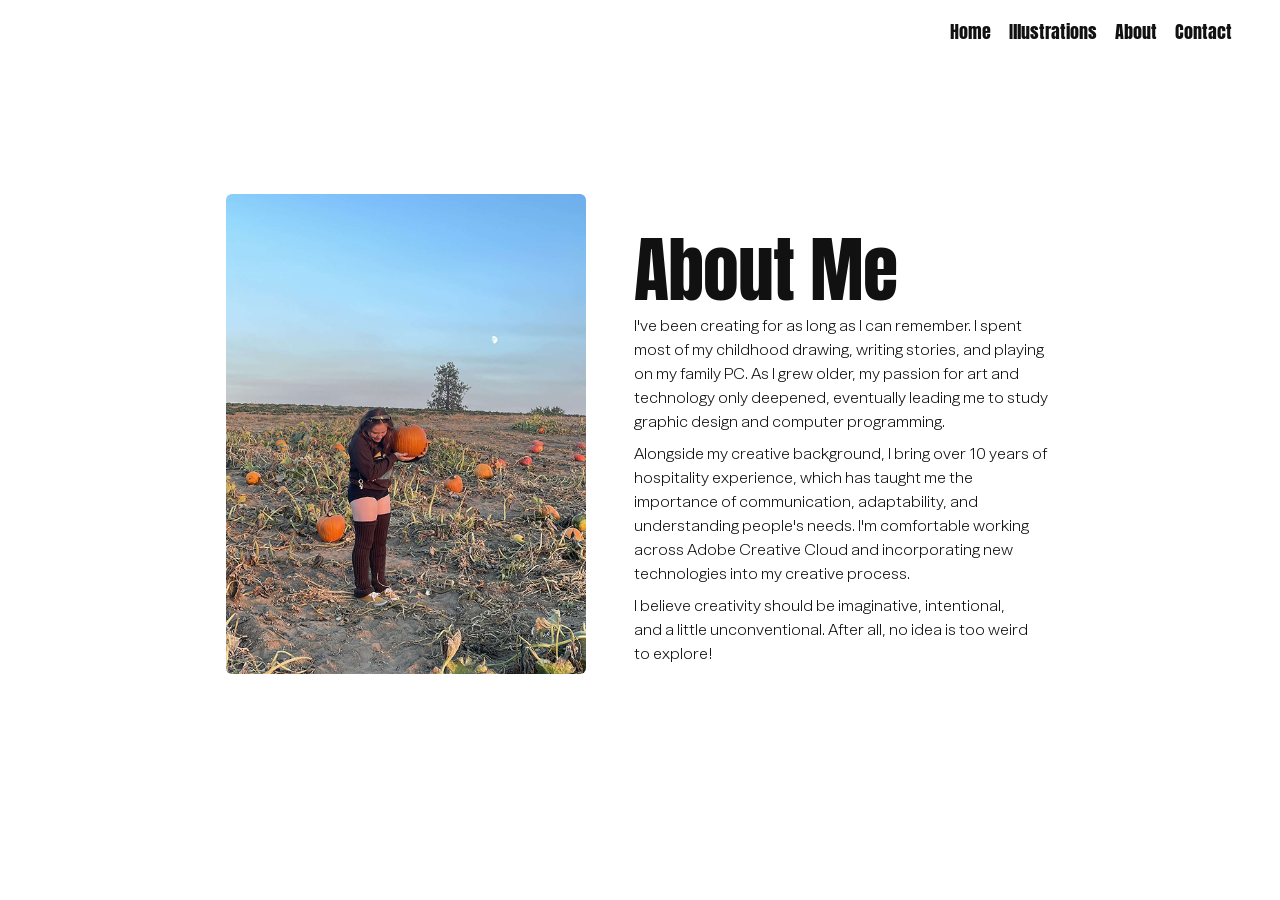
==== commit 4f29c068: "Revise About and Index pages content for clarity and engagement; update styles for improved responsi" ====
--- a/about.html
+++ b/about.html
@@ -45,11 +45,10 @@
         </div>
 
         <div class="landing-copy">
-          <h1 class="intro-heading">Hello, my name is Lisa!</h1>
-          <p>I am a visual and product designer with specialties in User Experience, computer programming, and AI tools.</p>
-          <p>For as long as I can remember, I've always loved being creative. I spent most of my childhood drawing, writing stories, and playing on my family PC. As I matured, my love for creativity never ceased, and I found myself studying computer programming and graphic design simultaneously. When it came to the battle between front-end design and back-end coding, my passion led me true.</p>
-          <p>With 10+ years of hospitality experience, a user experience minor, and being knowledgeable with trends and how to manipulate AI slop; I am confident that I can help any person or business reach their next step on their journey.</p>
-          <p>No idea is too weird or unworthy, lets make your dream come true!</p>
+          <h1 class="intro-heading">About Me</h1>
+          <p>I've been creating for as long as I can remember. I spent most of my childhood drawing, writing stories, and playing on my family PC. As I grew older, my passion for art and technology only deepened, eventually leading me to study graphic design and computer programming.</p>
+          <p>Alongside my creative background, I bring over 10 years of hospitality experience, which has taught me the importance of communication, adaptability, and understanding people's needs. I'm comfortable working across Adobe Creative Cloud and incorporating new technologies into my creative process.</p>
+          <p>I believe creativity should be imaginative, intentional, and a little unconventional. After all, no idea is too weird to explore!</p>
         </div>
       </div>
     </section>
--- a/styles.css
+++ b/styles.css
@@ -181,46 +181,9 @@
 }
 .landing-copy a { color: #6aa36a; text-decoration: none; font-weight: 600; }
 
-.about-page .hero.landing { background: #fff; padding: 24px 0 48px; }
-.about-page .landing-inner {
-  align-items: flex-start;
-  justify-content: center;
-  gap: 42px;
-  padding: 92px 20px 24px;
-  max-width: 1240px;
-  margin: 0 auto;
-}
-.about-page .landing-left { flex: 0 0 470px; }
-.about-page .landing-left-img {
-  width: 470px;
-  max-width: 100%;
-  height: auto;
-  display: block;
-  border-radius: 0;
-  box-shadow: none;
-}
-.about-page .landing-copy {
-  flex: 0 0 540px;
-  max-width: 540px;
-  padding-top: 86px;
-}
-.about-page .intro-heading {
-  font-family: 'Manrope', sans-serif;
-  font-size: 42px;
-  line-height: 1.1;
-  margin: 0 0 18px;
-  letter-spacing: 0;
-  font-weight: 600;
-}
-.about-page .lead { display: none; }
-.about-page .landing-copy p {
-  margin: 0 0 18px;
-  font-size: 18px;
-  line-height: 1.25;
-  color: #2a2a2a;
-  text-wrap: pretty;
-}
-.about-page .landing-copy a { color: inherit; text-decoration: none; font-weight: 400; }
+.about-page .landing-left { flex-basis: 360px; }
+.about-page .landing-left-img { width: 360px; }
+.about-page .landing-copy p { font-size: 16px; line-height: 1.5; }
 
 @media (max-width: 1100px) {
   .landing-inner { gap: 28px; padding-top: 84px; }
@@ -228,11 +191,8 @@
   .landing-left-img { width: 100%; max-width: 380px; }
   .intro-heading { font-size: 40px; }
   .landing-copy p { font-size: 18px; }
-
-  .about-page .landing-left { flex: 0 0 40%; }
-  .about-page .landing-left-img { width: 100%; max-width: 440px; }
-  .about-page .landing-copy { flex: 1 1 52%; max-width: 600px; padding-top: 26px; }
-  .about-page .intro-heading { font-size: 36px; }
+  .about-page .landing-left { flex-basis: 34%; }
+  .about-page .landing-left-img { width: 100%; max-width: 380px; }
 }
 
 @media (max-width: 700px) {
@@ -243,16 +203,14 @@
   .landing-copy { text-align: center; padding: 0 18px; }
   .intro-heading { font-size: 28px; }
   .landing-copy p { font-size: 16px; }
-
-  .about-page .landing-left { width: 92vw; max-width: 470px; }
-  .about-page .landing-copy { text-align: left; padding: 0 10px; max-width: 92vw; }
-  .about-page .intro-heading { font-size: 30px; }
-  .about-page .landing-copy p { font-size: 18px; }
-}
-
-h1 { font-family: 'Anton', sans-serif; font-size: 100px; margin: 8px 0 4px; letter-spacing: 2px; }
-h2 { font-family: 'Anton', sans-serif; font-size: 20px; margin: 0 0 12px; }
-p { font-size: 0.95rem; color: #555; }
+  .about-page .landing-left { width: 90vw; max-width: 420px; }
+  .about-page .landing-left-img { width: 100%; }
+}
+
+h1 { font-family: 'Anton', sans-serif; font-size: clamp(3rem, 8vw, 6rem); line-height: 0.95; margin: 8px 0 16px; letter-spacing: 1px; }
+h2 { font-family: 'Anton', sans-serif; font-size: clamp(1.5rem, 3vw, 2rem); line-height: 1.1; margin: 0 0 16px; }
+h1, h2, h3, .branding-section-title { text-wrap: balance; }
+p { font-size: 1rem; line-height: 1.55; color: #555; text-wrap: pretty; orphans: 2; widows: 2; }
 p.teal { color: #8ab292; }
 /* Ensure teal class inside the hero overrides the #hero * inheritance rule */
 #hero .teal { color: #8ab292; }
@@ -322,7 +280,7 @@
   .hero-img { width: 90vw; max-width:220px; margin-top:12px; }
   h1 { font-size: 1.5rem; margin:6px 0 6px; }
   h2 { font-size: 1rem; margin-bottom:8px; }
-  p { font-size: 0.95rem; padding: 0 4vw; }
+  p { font-size: 1rem; line-height: 1.5; padding: 0 4vw; }
 
   /* Galleries stack vertically */
   .ui-gallery-row, .Illustration-gallery { flex-direction:column; align-items:center; gap:18px; }
@@ -617,9 +575,9 @@
   :root { --nav-height: 56px; }
 
   /* typography */
-  html { font-size: 15px; }
-  h1 { font-size: clamp(1.6rem, 6.5vw, 2.2rem); }
-  h2 { font-size: clamp(1.1rem, 4.2vw, 1.4rem); }
+  html { font-size: 16px; }
+  h1 { font-size: clamp(2rem, 7vw, 3rem); }
+  h2 { font-size: clamp(1.35rem, 4.5vw, 1.8rem); }
 
   /* hero */
   .hero { padding: 28px 12px; }
@@ -701,8 +659,8 @@
 .category-nav-item:active { color: #CB9973; }
 
 .category-header { text-align: left; margin: 20px 0 20px 33px; max-width: 1200px; padding: 0 20px 0 0; }
-.category-title { font-family: 'Anton', sans-serif; font-size: 24px; color: #111; margin: 0; }
-.category-subtitle { font-size: 14px; color: #666; margin: 12px 0 0; }
+.category-title { font-family: 'Anton', sans-serif; font-size: clamp(2.5rem, 5vw, 3.5rem); line-height: 1; color: #111; margin: 0; }
+.category-subtitle { font-size: 1rem; line-height: 1.5; color: #666; margin: 16px 0 0; }
 
 .category-content { max-width: 1200px; margin: 0 auto; padding: 20px; }
 
@@ -767,10 +725,11 @@
 
 .ux-ui-page-title {
   font-family: 'Anton', sans-serif;
-  font-size: 1.1rem;
+  font-size: clamp(2.5rem, 5vw, 3.5rem);
+  line-height: 1;
   font-weight: 400;
   color: #111;
-  margin: 0 0 40px;
+  margin: 0 0 32px;
   letter-spacing: 0.02em;
 }
 
@@ -809,15 +768,16 @@
 
 .ux-project-title {
   font-family: 'Abacaxi', 'Manrope', system-ui, sans-serif;
-  font-size: 1rem;
+  font-size: 1.25rem;
+  line-height: 1.3;
   font-weight: 600;
   color: #111;
-  margin: 0 0 12px;
+  margin: 0 0 14px;
 }
 
 .ux-project-desc {
   font-family: 'Abacaxi', 'Manrope', system-ui, sans-serif;
-  font-size: 0.9rem;
+  font-size: 1rem;
   line-height: 1.6;
   color: #333;
   margin: 0 0 24px;
@@ -1003,26 +963,32 @@
 }
 
 .knrd-copy-block {
-  max-width: 780px;
+  max-width: 68ch;
   margin: 0 auto 34px;
 }
 
 .knrd-section-title {
   font-family: 'Abacaxi', 'Manrope', system-ui, -apple-system, 'Segoe UI', Roboto, 'Helvetica Neue', Arial, sans-serif;
-  font-size: 21px;
-  line-height: 1.25;
+  font-size: 24px;
+  line-height: 1.3;
   color: #111;
   margin: 0 0 16px;
   font-weight: 600;
 }
 
+.knrd-copy-block > .knrd-section-title {
+  font-size: 30px;
+  line-height: 1.2;
+  margin-bottom: 20px;
+}
+
 .knrd-copy-block p,
 .knrd-process-copy p,
 .knrd-style-copy p {
-  margin: 0 0 16px;
+  margin: 0 0 18px;
   font-family: 'Abacaxi', 'Manrope', system-ui, -apple-system, 'Segoe UI', Roboto, 'Helvetica Neue', Arial, sans-serif;
-  font-size: 15px;
-  line-height: 1.22;
+  font-size: 16px;
+  line-height: 1.55;
   color: #333;
 }
 
@@ -1219,10 +1185,11 @@
 @media (max-width: 600px) {
   .knrd-copy-block p,
   .knrd-process-copy p,
-  .knrd-style-copy p,
-  .knrd-section-title {
+  .knrd-style-copy p {
     font-size: 16px;
   }
+  .knrd-section-title { font-size: 22px; }
+  .knrd-copy-block > .knrd-section-title { font-size: 26px; }
   .knrd-divider-image {
     width: 187px;
     height: 187px;
@@ -1260,13 +1227,16 @@
 }
 
 .ewu-copy-block {
+  max-width: 68ch;
+  margin-left: auto;
+  margin-right: auto;
   margin-bottom: 34px;
   text-align: left;
 }
 
 .ewu-section-title {
   font-family: 'Abacaxi', 'Manrope', system-ui, -apple-system, 'Segoe UI', Roboto, 'Helvetica Neue', Arial, sans-serif;
-  font-size: 18px;
+  font-size: 26px;
   line-height: 1.25;
   color: #111;
   margin: 0 0 18px;
@@ -1281,8 +1251,8 @@
 .ewu-process-copy p {
   margin: 0 0 18px;
   font-family: 'Abacaxi', 'Manrope', system-ui, -apple-system, 'Segoe UI', Roboto, 'Helvetica Neue', Arial, sans-serif;
-  font-size: 18px;
-  line-height: 1.25;
+  font-size: 16px;
+  line-height: 1.55;
   color: #333;
 }
 
@@ -1337,8 +1307,8 @@
 .ewu-process-subtitle {
   margin: 0 0 14px;
   font-family: 'Abacaxi', 'Manrope', system-ui, -apple-system, 'Segoe UI', Roboto, 'Helvetica Neue', Arial, sans-serif;
-  font-size: 18px;
-  line-height: 1.25;
+  font-size: 20px;
+  line-height: 1.3;
   color: #111;
   font-weight: 600;
 }
@@ -1385,7 +1355,7 @@
 }
 
 .branding-primary-title {
-  font-size: 24px;
+  font-size: 32px;
   letter-spacing: 0;
 }
 
@@ -1480,7 +1450,7 @@
     font-size: 32px;
     margin-bottom: 22px;
   }
-  .branding-primary-title { font-size: 24px; }
+  .branding-primary-title { font-size: 28px; }
   .branding-more-subtitle { font-size: 0.95rem; }
   .logos-row {
     justify-content: flex-start;
@@ -1491,7 +1461,7 @@
 
 @media (max-width: 900px) {
   .category-nav-top { right: 20px; top: 20px; gap: 20px; }
-  .category-title { font-size: 48px; }
+  .category-title { font-size: clamp(2.5rem, 6vw, 3rem); }
 
   .category-content {
     padding: 16px;
@@ -1521,7 +1491,7 @@
 @media (max-width: 600px) {
   .category-page { padding: 20px; }
   .category-nav-top { right: 20px; top: 20px; }
-  .category-title { font-size: 32px; }
+  .category-title { font-size: clamp(2rem, 8vw, 2.5rem); }
 
   .category-content {
     padding: 12px 0 0;
@@ -1532,13 +1502,12 @@
   }
 
   .category-title {
-    font-size: 28px;
     line-height: 1.05;
   }
 
   .category-subtitle {
-    font-size: 13px;
-    margin-top: 8px;
+    font-size: 0.95rem;
+    margin-top: 12px;
   }
 
   .category-topbar {
@@ -1617,6 +1586,10 @@
 }
 
 .landing-gallery-item img.landing-image-ewu-billboard { object-position: center; }
+.landing-gallery-item img.landing-image-jumpin-jacs {
+  object-fit: contain;
+  object-position: center;
+}
 .landing-gallery-item img.landing-image-mockup-2 { object-position: center; }
 .landing-gallery-item video.landing-video-pointemap { object-position: center; }
 .landing-gallery-item video.landing-video-povanimation { object-position: center; }
